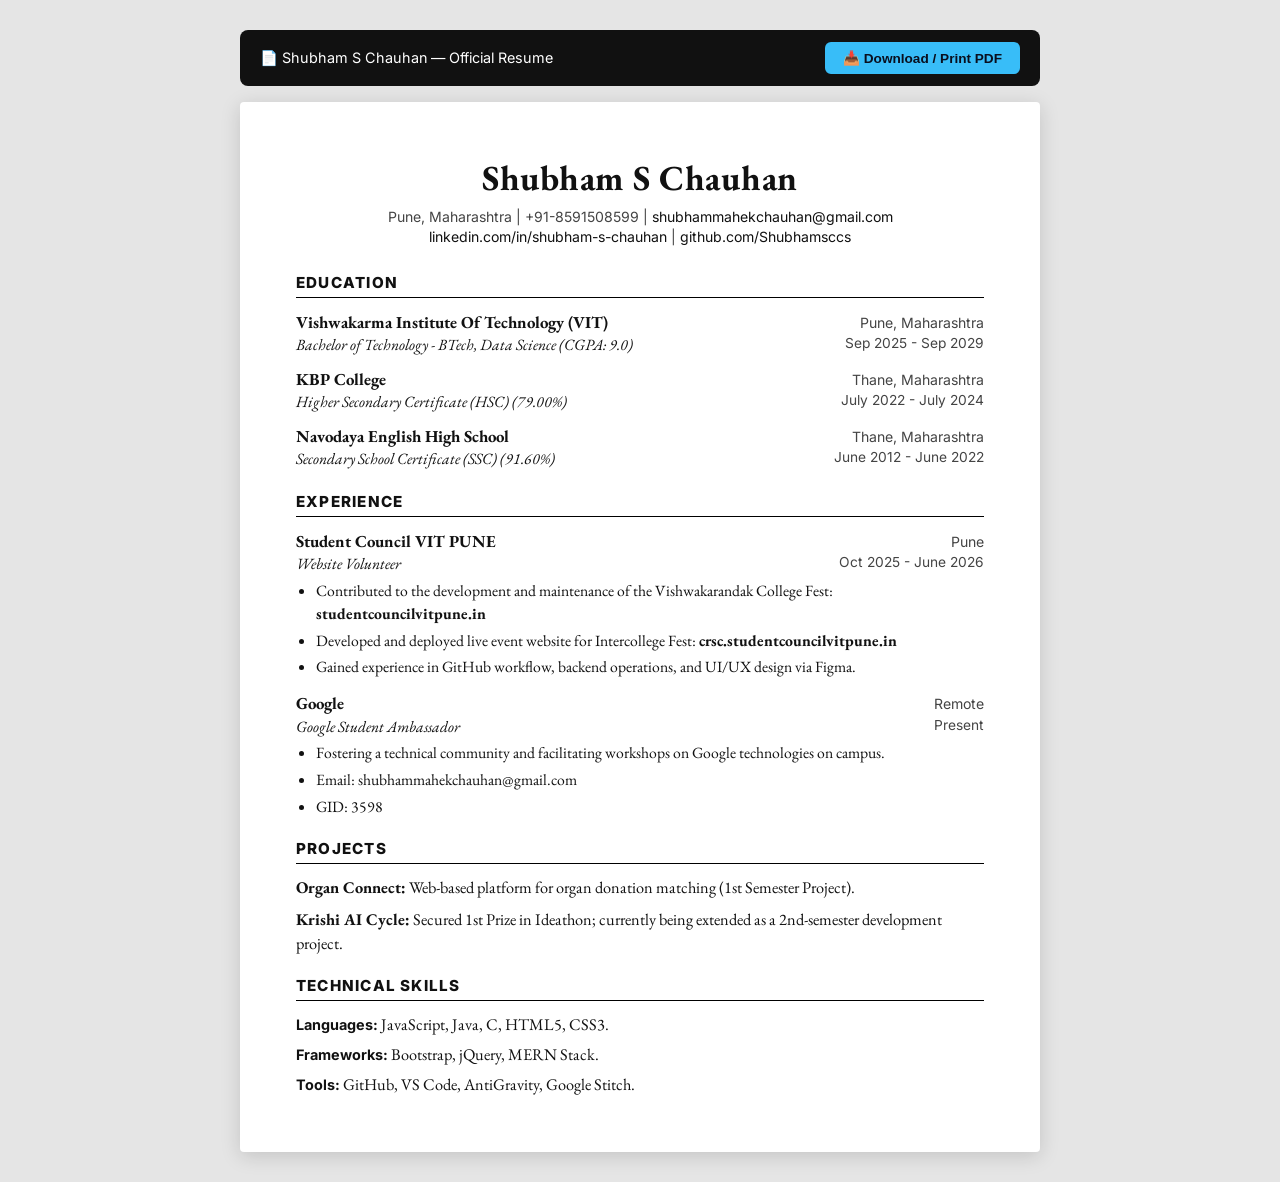
==== resume.html @ 8caab5d8 "first commit" ====
<!DOCTYPE html>
<html lang="en">
<head>
  <meta charset="UTF-8">
  <meta name="viewport" content="width=device-width, initial-scale=1.0">
  <title>Shubham S Chauhan — Resume</title>
  <link rel="stylesheet" href="https://fonts.googleapis.com/css2?family=Inter:wght@400;500;600;700;800&family=EB+Garamond:wght@400;600;700&display=swap">
  <style>
    :root {
      --primary: #000000;
      --text: #111111;
      --text-muted: #444444;
      --line: #cccccc;
    }
    * { box-sizing: border-box; margin: 0; padding: 0; }
    body {
      background: #e5e5e5;
      font-family: 'EB Garamond', Georgia, serif;
      color: var(--text);
      line-height: 1.45;
      padding: 30px 15px;
    }
    .print-bar {
      max-width: 800px;
      margin: 0 auto 16px auto;
      display: flex;
      justify-content: space-between;
      align-items: center;
      background: #111;
      color: #fff;
      padding: 12px 20px;
      border-radius: 8px;
      font-family: 'Inter', sans-serif;
      font-size: 0.9rem;
    }
    .print-btn {
      background: #38BDF8;
      color: #090F1E;
      border: none;
      padding: 8px 18px;
      border-radius: 6px;
      font-weight: 700;
      font-size: 0.85rem;
      cursor: pointer;
      transition: background 150ms ease;
    }
    .print-btn:hover { background: #7DD3FC; }

    .page {
      background: #ffffff;
      max-width: 800px;
      margin: 0 auto;
      padding: 50px 56px;
      box-shadow: 0 4px 20px rgba(0,0,0,0.15);
      border-radius: 4px;
      transition: filter 200ms ease;
    }

    h1 {
      font-size: 2.2rem;
      text-align: center;
      font-weight: 700;
      letter-spacing: 0.02em;
      margin-bottom: 4px;
    }
    .contact-info {
      text-align: center;
      font-family: 'Inter', sans-serif;
      font-size: 0.88rem;
      color: var(--text-muted);
      margin-bottom: 24px;
    }
    .contact-info a {
      color: var(--text);
      text-decoration: none;
    }
    .contact-info a:hover { text-decoration: underline; }

    .section-title {
      font-family: 'Inter', sans-serif;
      font-size: 0.95rem;
      font-weight: 800;
      text-transform: uppercase;
      letter-spacing: 0.08em;
      border-bottom: 1.5px solid #000;
      padding-bottom: 3px;
      margin-top: 20px;
      margin-bottom: 12px;
    }

    .item-header {
      display: flex;
      justify-content: space-between;
      align-items: baseline;
      font-size: 1.05rem;
    }
    .item-title {
      font-weight: 700;
    }
    .item-location {
      font-family: 'Inter', sans-serif;
      font-size: 0.88rem;
      color: var(--text-muted);
    }
    .item-sub {
      display: flex;
      justify-content: space-between;
      font-style: italic;
      font-size: 0.98rem;
      margin-bottom: 4px;
    }
    .item-date {
      font-family: 'Inter', sans-serif;
      font-size: 0.86rem;
      font-style: normal;
      color: var(--text-muted);
    }

    ul {
      padding-left: 20px;
      margin-top: 4px;
      margin-bottom: 12px;
    }
    li {
      margin-bottom: 4px;
      font-size: 0.98rem;
    }

    .skills-line {
      font-size: 1.02rem;
      margin-bottom: 6px;
    }
    .skills-line strong {
      font-family: 'Inter', sans-serif;
      font-size: 0.9rem;
      font-weight: 700;
    }

    .mobile-notice {
      display: none;
    }

    /* Mobile Overlay & Blur Effect */
    @media (max-width: 680px) {
      body {
        padding: 12px;
      }
      .print-bar {
        display: none;
      }
      .page {
        filter: blur(8px);
        opacity: 0.4;
        pointer-events: none;
        user-select: none;
        max-height: 85vh;
        overflow: hidden;
      }
      .mobile-notice {
        display: flex;
        position: fixed;
        inset: 0;
        z-index: 999;
        align-items: center;
        justify-content: center;
        padding: 20px;
        background: rgba(14, 10, 66, 0.55);
        backdrop-filter: blur(3px);
      }
      .mobile-notice-card {
        background: #0E0A42;
        color: #FFFBF3;
        border: 2px solid #38BDF8;
        border-radius: 14px;
        padding: 26px 22px;
        text-align: center;
        max-width: 340px;
        box-shadow: 0 12px 36px rgba(0,0,0,0.5);
        font-family: 'Inter', sans-serif;
      }
      .mobile-notice-title {
        font-size: 1.15rem;
        font-weight: 800;
        color: #38BDF8;
        margin-bottom: 8px;
      }
      .mobile-notice-desc {
        font-size: 0.86rem;
        line-height: 1.45;
        color: #E0F2FE;
        margin-bottom: 20px;
      }
      .mobile-download-btn {
        width: 100%;
        background: #38BDF8;
        color: #090F1E;
        border: none;
        padding: 12px 20px;
        border-radius: 8px;
        font-weight: 800;
        font-size: 0.95rem;
        cursor: pointer;
        transition: transform 150ms ease;
      }
      .mobile-download-btn:active {
        transform: scale(0.97);
      }
    }

    @media print {
      body { background: #fff; padding: 0; }
      .print-bar, .mobile-notice { display: none !important; }
      .page { box-shadow: none; padding: 30px 40px; max-width: 100%; filter: none !important; opacity: 1 !important; }
    }
  </style>
</head>
<body>

  <div class="print-bar">
    <span>📄 Shubham S Chauhan — Official Resume</span>
    <button class="print-btn" onclick="window.print()">📥 Download / Print PDF</button>
  </div>

  <!-- Mobile Overlay Prompt -->
  <div class="mobile-notice">
    <div class="mobile-notice-card">
      <div class="mobile-notice-title">📄 Resume PDF Document</div>
      <div class="mobile-notice-desc">This document is formatted for 1-page PDF printing. Please download or view the official PDF version for the best experience on mobile.</div>
      <button class="mobile-download-btn" onclick="window.print()">📥 Download / View PDF</button>
    </div>
  </div>

  <div class="page">
    <h1>Shubham S Chauhan</h1>
    <div class="contact-info">
      Pune, Maharashtra | +91-8591508599 | <a href="mailto:shubhammahekchauhan@gmail.com">shubhammahekchauhan@gmail.com</a><br>
      <a href="https://www.linkedin.com/in/shubham-s-chauhan-b19340370" target="_blank">linkedin.com/in/shubham-s-chauhan</a> | <a href="https://github.com/shubhamsccs" target="_blank">github.com/Shubhamsccs</a>
    </div>

    <!-- EDUCATION -->
    <div class="section-title">Education</div>

    <div style="margin-bottom: 10px;">
      <div class="item-header">
        <span class="item-title">Vishwakarma Institute Of Technology (VIT)</span>
        <span class="item-location">Pune, Maharashtra</span>
      </div>
      <div class="item-sub">
        <span>Bachelor of Technology - BTech, Data Science (CGPA: 9.0)</span>
        <span class="item-date">Sep 2025 - Sep 2029</span>
      </div>
    </div>

    <div style="margin-bottom: 10px;">
      <div class="item-header">
        <span class="item-title">KBP College</span>
        <span class="item-location">Thane, Maharashtra</span>
      </div>
      <div class="item-sub">
        <span>Higher Secondary Certificate (HSC) (79.00%)</span>
        <span class="item-date">July 2022 - July 2024</span>
      </div>
    </div>

    <div style="margin-bottom: 14px;">
      <div class="item-header">
        <span class="item-title">Navodaya English High School</span>
        <span class="item-location">Thane, Maharashtra</span>
      </div>
      <div class="item-sub">
        <span>Secondary School Certificate (SSC) (91.60%)</span>
        <span class="item-date">June 2012 - June 2022</span>
      </div>
    </div>

    <!-- EXPERIENCE -->
    <div class="section-title">Experience</div>

    <div style="margin-bottom: 10px;">
      <div class="item-header">
        <span class="item-title">Student Council VIT PUNE</span>
        <span class="item-location">Pune</span>
      </div>
      <div class="item-sub">
        <span>Website Volunteer</span>
        <span class="item-date">Oct 2025 - June 2026</span>
      </div>
      <ul>
        <li>Contributed to the development and maintenance of the Vishwakarandak College Fest: <strong>studentcouncilvitpune.in</strong></li>
        <li>Developed and deployed live event website for Intercollege Fest: <strong>crsc.studentcouncilvitpune.in</strong></li>
        <li>Gained experience in GitHub workflow, backend operations, and UI/UX design via Figma.</li>
      </ul>
    </div>

    <div style="margin-bottom: 14px;">
      <div class="item-header">
        <span class="item-title">Google</span>
        <span class="item-location">Remote</span>
      </div>
      <div class="item-sub">
        <span>Google Student Ambassador</span>
        <span class="item-date">Present</span>
      </div>
      <ul>
        <li>Fostering a technical community and facilitating workshops on Google technologies on campus.</li>
        <li>Email: shubhammahekchauhan@gmail.com</li>
        <li>GID: 3598</li>
      </ul>
    </div>

    <!-- PROJECTS -->
    <div class="section-title">Projects</div>

    <div style="margin-bottom: 8px;">
      <p style="font-size: 1.02rem;"><strong>Organ Connect:</strong> Web-based platform for organ donation matching (1st Semester Project).</p>
    </div>
    <div style="margin-bottom: 14px;">
      <p style="font-size: 1.02rem;"><strong>Krishi AI Cycle:</strong> Secured 1st Prize in Ideathon; currently being extended as a 2nd-semester development project.</p>
    </div>

    <!-- TECHNICAL SKILLS -->
    <div class="section-title">Technical Skills</div>

    <div class="skills-line">
      <strong>Languages:</strong> JavaScript, Java, C, HTML5, CSS3.
    </div>
    <div class="skills-line">
      <strong>Frameworks:</strong> Bootstrap, jQuery, MERN Stack.
    </div>
    <div class="skills-line">
      <strong>Tools:</strong> GitHub, VS Code, AntiGravity, Google Stitch.
    </div>

  </div>

</body>
</html>
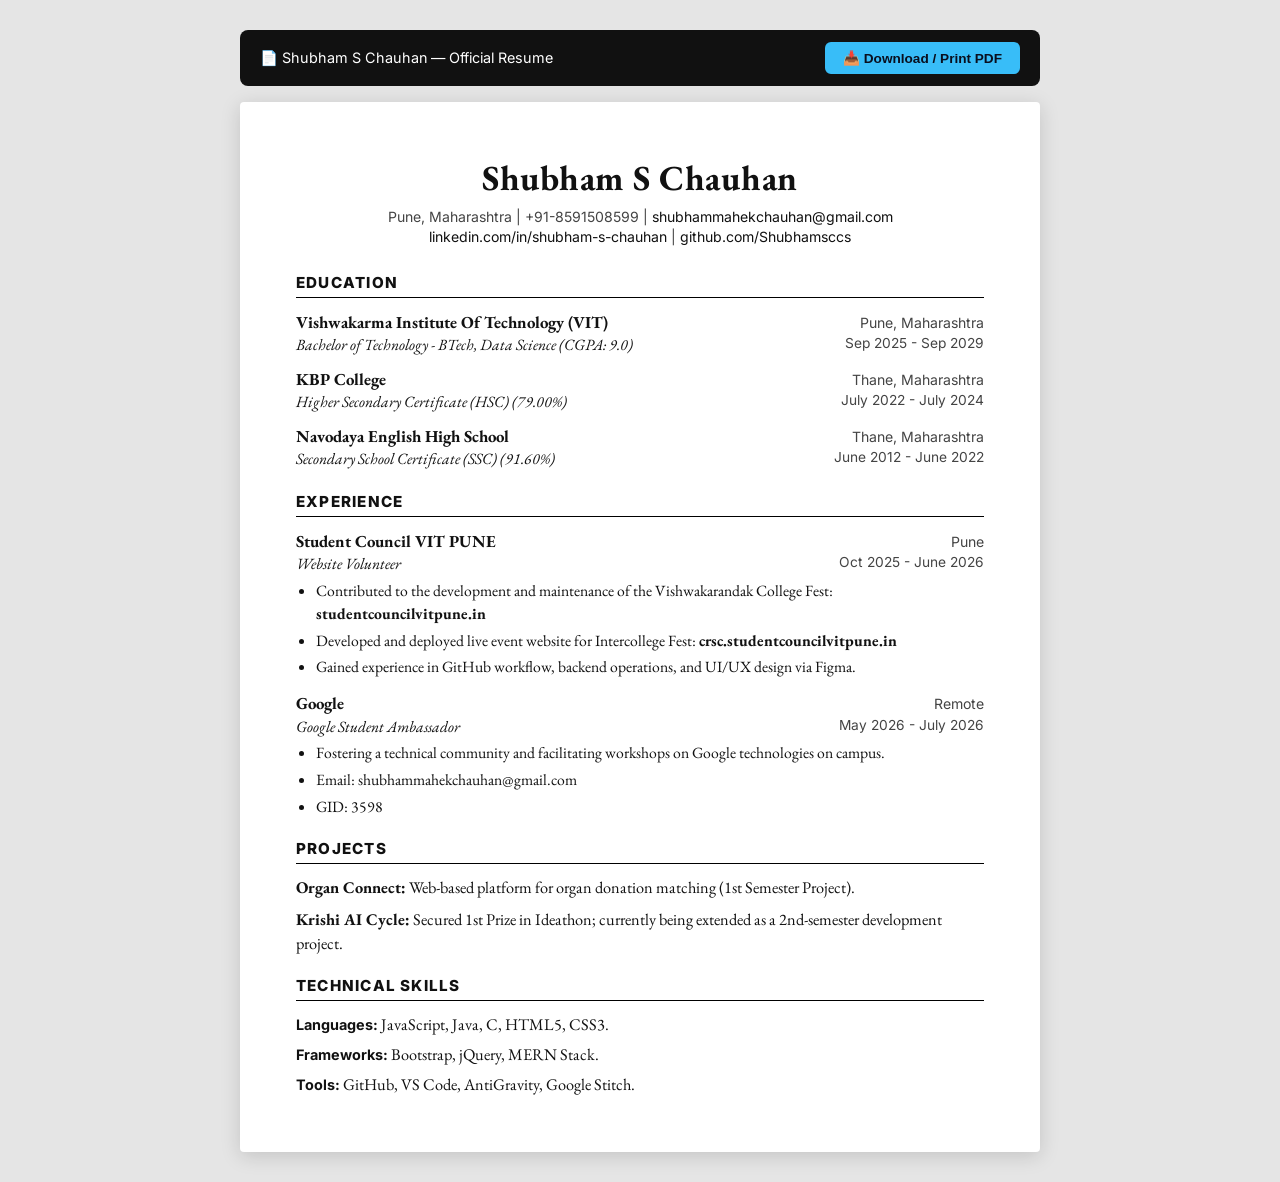
==== commit 2cd7c25c: "data update" ====
--- a/resume.html
+++ b/resume.html
@@ -299,7 +299,7 @@
       </div>
       <div class="item-sub">
         <span>Google Student Ambassador</span>
-        <span class="item-date">Present</span>
+        <span class="item-date">May 2026 - July 2026</span>
       </div>
       <ul>
         <li>Fostering a technical community and facilitating workshops on Google technologies on campus.</li>
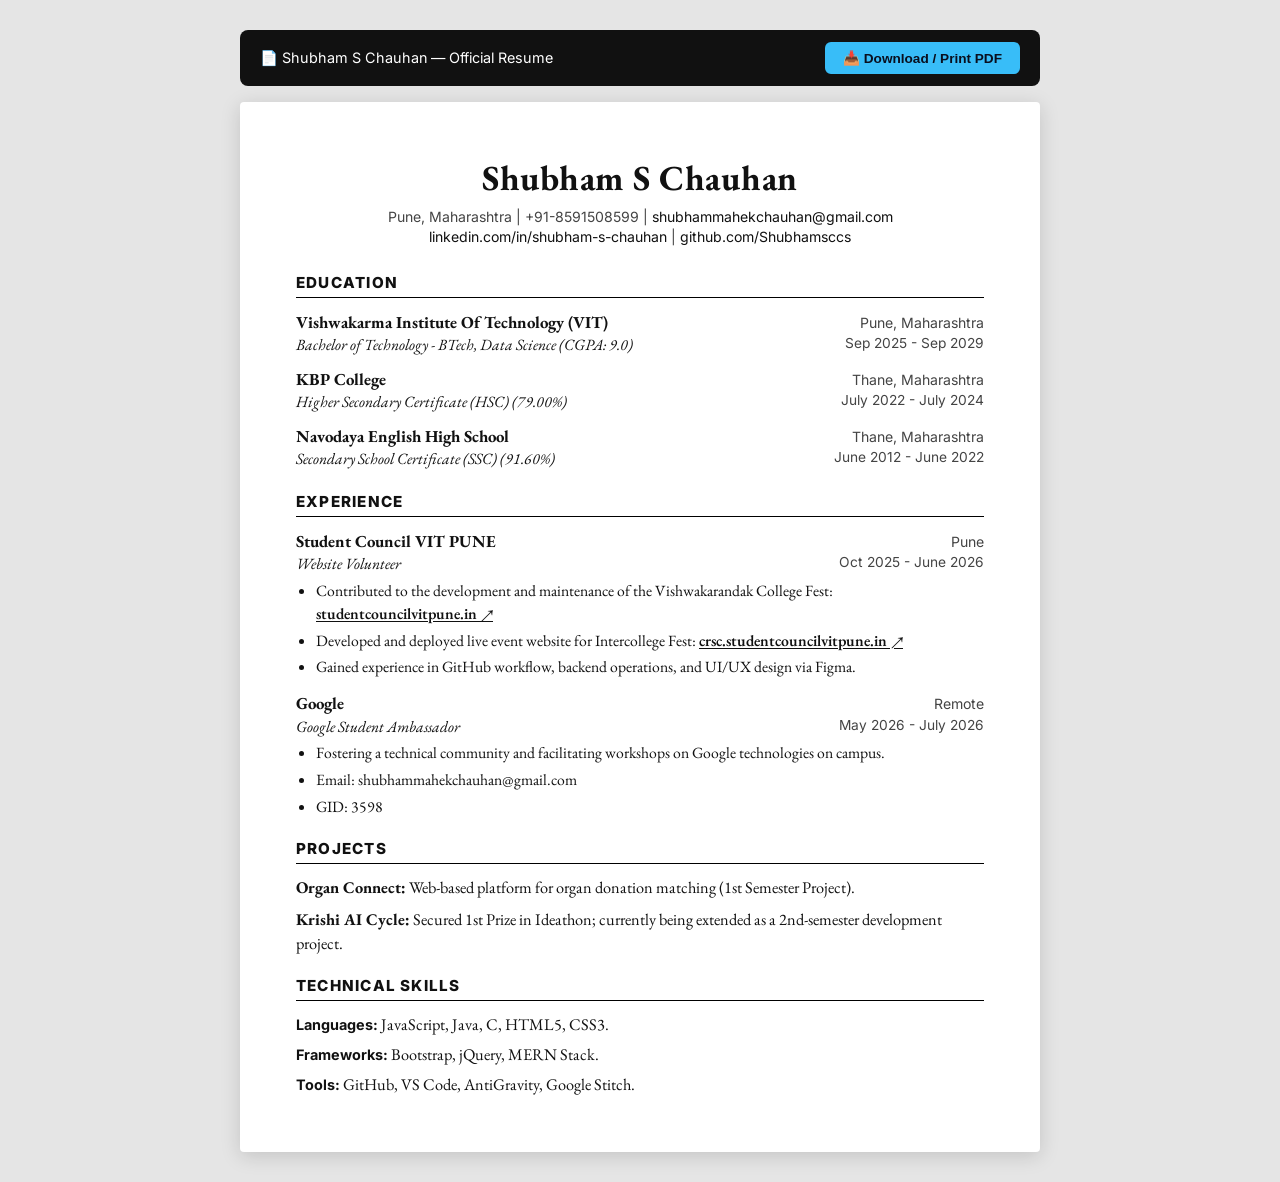
==== commit a1c4883d: "Project Section Changes and other data updatation" ====
--- a/resume.html
+++ b/resume.html
@@ -76,6 +76,15 @@
     }
     .contact-info a:hover { text-decoration: underline; }
 
+    .resume-link {
+      color: var(--text);
+      font-weight: 600;
+      text-decoration: underline;
+      text-underline-offset: 2px;
+      transition: color 150ms ease;
+    }
+    .resume-link:hover { color: #0284C7; }
+
     .section-title {
       font-family: 'Inter', sans-serif;
       font-size: 0.95rem;
@@ -286,8 +295,8 @@
         <span class="item-date">Oct 2025 - June 2026</span>
       </div>
       <ul>
-        <li>Contributed to the development and maintenance of the Vishwakarandak College Fest: <strong>studentcouncilvitpune.in</strong></li>
-        <li>Developed and deployed live event website for Intercollege Fest: <strong>crsc.studentcouncilvitpune.in</strong></li>
+        <li>Contributed to the development and maintenance of the Vishwakarandak College Fest: <a class="resume-link" href="https://www.studentcouncilvitpune.in/" target="_blank" rel="noopener">studentcouncilvitpune.in ↗</a></li>
+        <li>Developed and deployed live event website for Intercollege Fest: <a class="resume-link" href="https://crsc.studentcouncilvitpune.in/" target="_blank" rel="noopener">crsc.studentcouncilvitpune.in ↗</a></li>
         <li>Gained experience in GitHub workflow, backend operations, and UI/UX design via Figma.</li>
       </ul>
     </div>
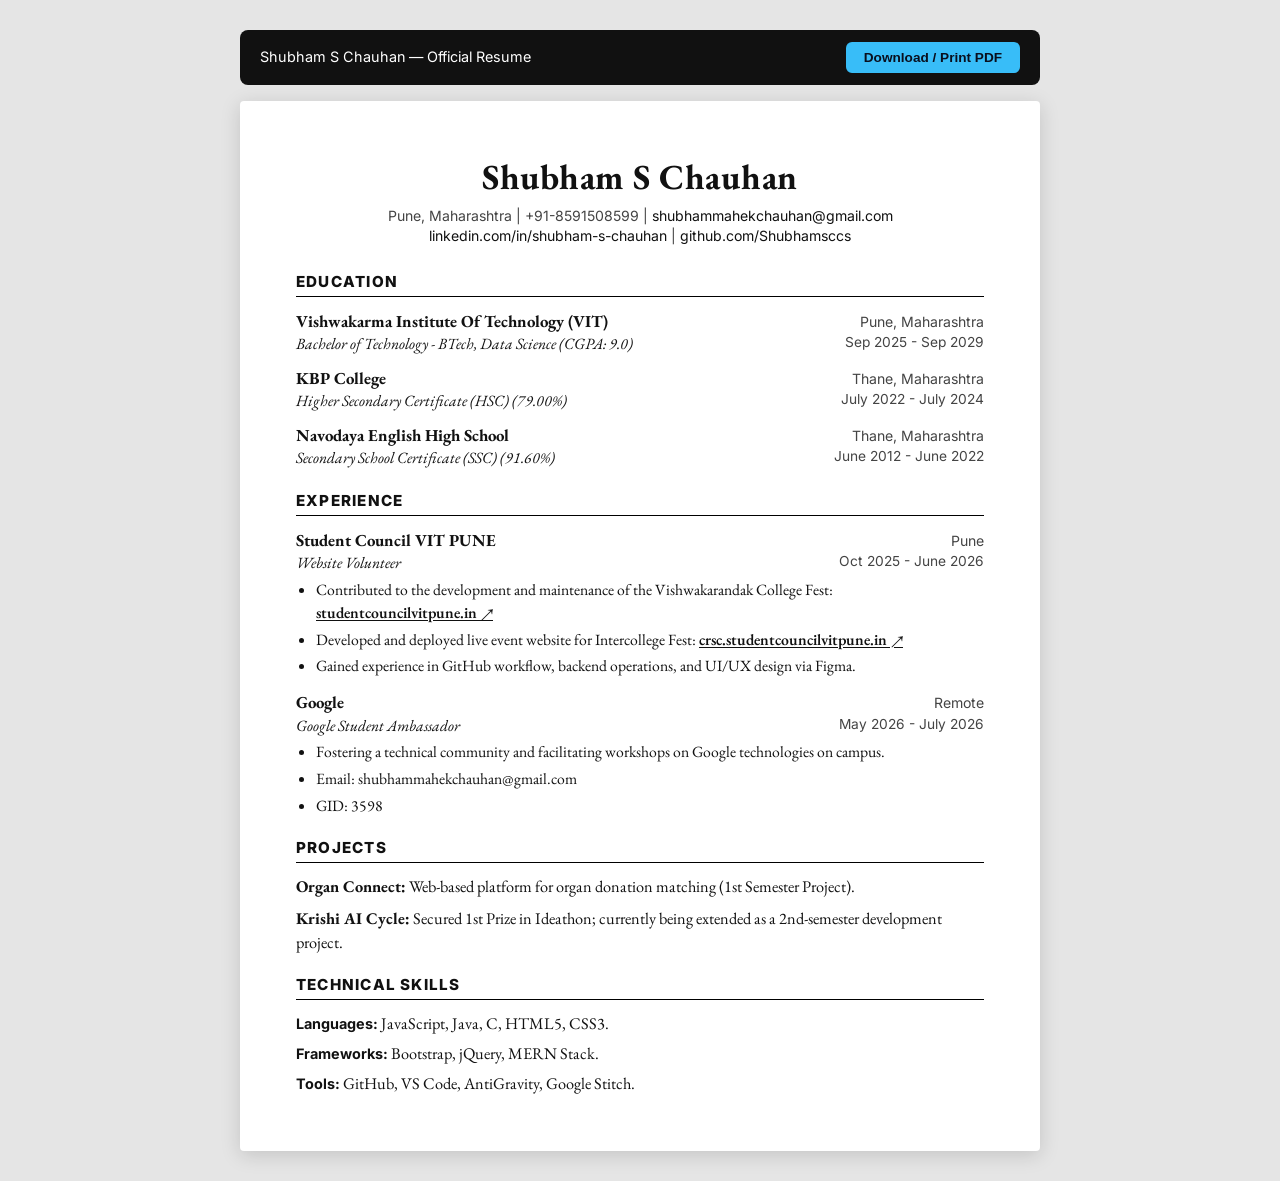
==== commit 3a4bb561: "Add projects and enhance responsiveness" ====
--- a/resume.html
+++ b/resume.html
@@ -226,16 +226,16 @@
 <body>
 
   <div class="print-bar">
-    <span>📄 Shubham S Chauhan — Official Resume</span>
-    <button class="print-btn" onclick="window.print()">📥 Download / Print PDF</button>
+    <span>Shubham S Chauhan — Official Resume</span>
+    <button class="print-btn" onclick="window.print()">Download / Print PDF</button>
   </div>
 
   <!-- Mobile Overlay Prompt -->
   <div class="mobile-notice">
     <div class="mobile-notice-card">
-      <div class="mobile-notice-title">📄 Resume PDF Document</div>
+      <div class="mobile-notice-title">Resume PDF Document</div>
       <div class="mobile-notice-desc">This document is formatted for 1-page PDF printing. Please download or view the official PDF version for the best experience on mobile.</div>
-      <button class="mobile-download-btn" onclick="window.print()">📥 Download / View PDF</button>
+      <button class="mobile-download-btn" onclick="window.print()">Download / View PDF</button>
     </div>
   </div>
 
